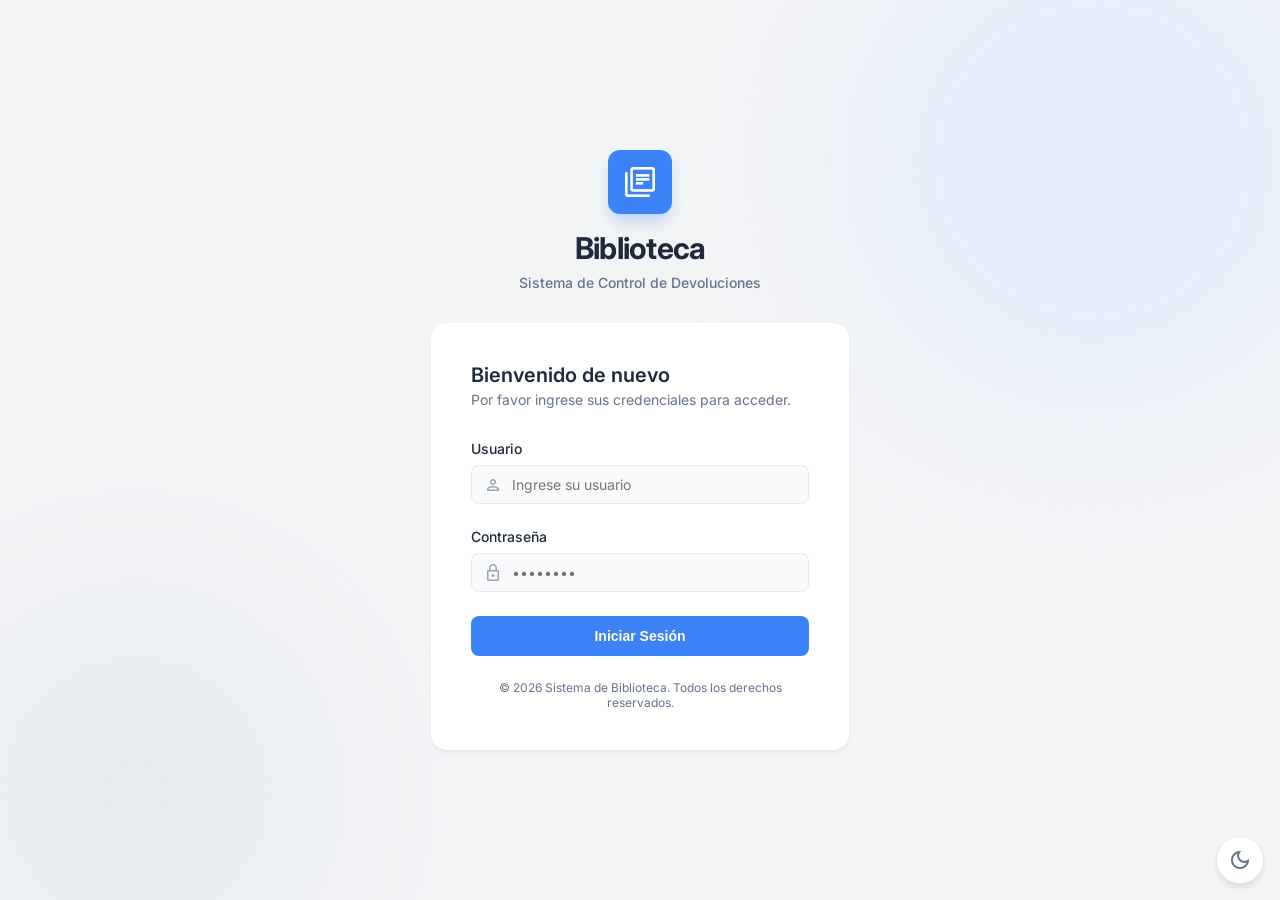
==== login.html @ bb8d1819 "Small fixess" ====
<!DOCTYPE html>
<html lang="es">
<head>
    <meta charset="UTF-8">
    <meta name="viewport" content="width=device-width, initial-scale=1.0">
    <title>Iniciar Sesión - Sistema de Control de Biblioteca</title>
    <link href="https://fonts.googleapis.com/css2?family=Inter:wght@300;400;500;600;700&display=swap" rel="stylesheet"/>
    <link href="https://fonts.googleapis.com/css2?family=Material+Symbols+Outlined:wght,FILL@100..700,0..1&display=swap" rel="stylesheet"/>
    
    <link rel="stylesheet" href="/login.css">
</head>
<body>
    <div class="main-container">
        <div class="login-wrapper">
            
            <div class="header-section">
                <div class="logo-box">
                    <span class="material-symbols-outlined logo-icon">library_books</span>
                </div>
                <h1>Biblioteca</h1>
                <p class="subtitle">Sistema de Control de Devoluciones</p>
            </div>

            <div class="login-card">
                <div class="card-header">
                    <h2>Bienvenido de nuevo</h2>
                    <p>Por favor ingrese sus credenciales para acceder.</p>
                </div>
                
                <!-- Error/Success Messages -->
                <div id="error-message" class="message error-message" style="display: none;"></div>
                <div id="success-message" class="message success-message" style="display: none;"></div>
                
                <!-- FIXED: Changed action to # and added id for JavaScript -->
                <form id="loginForm" class="login-form">
                    <div class="form-group">
                        <label for="username">Usuario</label>
                        <div class="input-wrapper">
                            <span class="material-symbols-outlined input-icon">person</span>
                            <input type="text" id="username" name="username" placeholder="Ingrese su usuario" required>
                        </div>
                    </div>

                    <div class="form-group">
                        <label for="password">Contraseña</label>
                        <div class="input-wrapper">
                            <span class="material-symbols-outlined input-icon">lock</span>
                            <input type="password" id="password" name="password" placeholder="••••••••" required>
                        </div>
                    </div>

                    <div class="form-actions">
                        <button type="submit" class="btn-primary" id="loginBtn">
                            <span class="btn-text">Iniciar Sesión</span>
                            <span class="btn-loading" style="display: none;">Cargando...</span>
                        </button>
                    </div>
                </form>

                <div class="card-footer">
                    <p>© 2026 Sistema de Biblioteca. Todos los derechos reservados.</p>
                </div>
            </div>
        </div>

        <div class="background-blobs">
            <div class="blob blob-1"></div>
            <div class="blob blob-2"></div>
        </div>
    </div>

    <button id="theme-toggle" aria-label="Cambiar modo oscuro">
        <span class="material-symbols-outlined icon-sun">light_mode</span>
        <span class="material-symbols-outlined icon-moon">dark_mode</span>
    </button>

    <script>
        // Theme toggle
        const toggleBtn = document.getElementById('theme-toggle');
        const body = document.body;
        
        toggleBtn.addEventListener('click', () => {
            body.classList.toggle('dark-mode');
        });

        // LOGIN FORM HANDLER - THIS WAS MISSING!
        const loginForm = document.getElementById('loginForm');
        const loginBtn = document.getElementById('loginBtn');
        const btnText = loginBtn.querySelector('.btn-text');
        const btnLoading = loginBtn.querySelector('.btn-loading');
        const errorMsg = document.getElementById('error-message');
        const successMsg = document.getElementById('success-message');

        loginForm.addEventListener('submit', async (e) => {
            e.preventDefault(); // Prevent default form submission
            
            console.log('Form submitted'); // Debug
            
            // Clear previous messages
            errorMsg.style.display = 'none';
            successMsg.style.display = 'none';
            
            // Show loading state
            loginBtn.disabled = true;
            btnText.style.display = 'none';
            btnLoading.style.display = 'inline';
            
            // Get form data
            const formData = new FormData(loginForm);
            
            console.log('Sending to: /biblioteca/api/login.php'); // Debug
            
            try {
                const response = await fetch('/biblioteca/api/login.php', {
                    method: 'POST',
                    body: formData
                });
                
                console.log('Response status:', response.status); // Debug
                
                const data = await response.json();
                console.log('Response data:', data); // Debug
                
                if (data.success) {
                    // Show success message
                    successMsg.textContent = data.message;
                    successMsg.style.display = 'block';
                    
                    // Redirect after 1 second
                    setTimeout(() => {
                        window.location.href = data.redirect || '/index.html';
                    }, 1000);
                } else {
                    // Show error message
                    errorMsg.textContent = data.message;
                    errorMsg.style.display = 'block';
                    
                    // Reset button
                    loginBtn.disabled = false;
                    btnText.style.display = 'inline';
                    btnLoading.style.display = 'none';
                }
            } catch (error) {
                console.error('Login error:', error);
                errorMsg.textContent = 'Error de conexión. Por favor intente nuevamente.';
                errorMsg.style.display = 'block';
                
                // Reset button
                loginBtn.disabled = false;
                btnText.style.display = 'inline';
                btnLoading.style.display = 'none';
            }
        });
    </script>
</body>
</html>
---- login.css ----
/* --- Variables y Reset --- */
:root {
    /* Colores Modo Claro (Por defecto) */
    --bg-color: #f3f4f6;
    --text-main: #1e293b;
    --text-sub: #64748b;
    
    --card-bg: #ffffff;
    --card-shadow: 0 4px 6px -1px rgba(0, 0, 0, 0.05), 0 2px 4px -1px rgba(0, 0, 0, 0.03);
    --card-border: transparent;
    
    --primary: #3b82f6;
    --primary-dark: #2563eb;
    --primary-glow: rgba(59, 130, 246, 0.3);
    
    --input-bg: #f9fafb;
    --input-border: #e5e7eb;
    --input-icon: #9ca3af;
    
    --blob-1: #dbeafe; /* blue-100 */
    --blob-2: #e2e8f0; /* slate-200 */
}

/* Redefinición de variables para Modo Oscuro */
body.dark-mode {
    --bg-color: #0f172a;
    --text-main: #f8fafc;
    --text-sub: #94a3b8;
    
    --card-bg: #1e293b;
    --card-shadow: none;
    --card-border: 1px solid #334155;
    
    --input-bg: #1e293b; /* slate-800 */
    --input-border: #475569;
    --input-icon: #64748b;

    --blob-1: rgba(30, 58, 138, 0.4); /* blue-900 con opacidad */
    --blob-2: rgba(30, 41, 59, 0.4); /* slate-800 con opacidad */
}

* {
    box-sizing: border-box;
    margin: 0;
    padding: 0;
}

body {
    font-family: 'Inter', sans-serif;
    background-color: var(--bg-color);
    color: var(--text-main);
    min-height: 100vh;
    display: flex;
    justify-content: center;
    align-items: center;
    transition: background-color 0.3s, color 0.3s;
    overflow: hidden; /* Para evitar scroll por los blobs */
}

/* --- Layout Principal --- */
.main-container {
    width: 100%;
    max-width: 450px;
    padding: 1rem;
    position: relative;
    z-index: 10;
}

.login-wrapper {
    width: 100%;
}

/* --- Encabezado --- */
.header-section {
    text-align: center;
    margin-bottom: 2rem;
}

.logo-box {
    display: inline-flex;
    align-items: center;
    justify-content: center;
    width: 64px;
    height: 64px;
    background-color: var(--primary);
    color: white;
    border-radius: 12px;
    margin-bottom: 1rem;
    box-shadow: 0 10px 15px -3px var(--primary-glow);
}

.logo-icon {
    font-size: 36px !important;
}

.header-section h1 {
    font-size: 1.875rem;
    font-weight: 700;
    margin-bottom: 0.5rem;
    letter-spacing: -0.025em;
}

.subtitle {
    color: var(--text-sub);
    font-size: 0.875rem;
    font-weight: 500;
}

/* --- Tarjeta --- */
.login-card {
    background-color: var(--card-bg);
    border-radius: 1rem;
    padding: 2.5rem;
    box-shadow: var(--card-shadow);
    border: var(--card-border);
    transition: background-color 0.3s, border-color 0.3s;
}

.card-header {
    margin-bottom: 2rem;
}

.card-header h2 {
    font-size: 1.25rem;
    font-weight: 600;
    margin-bottom: 0.25rem;
}

.card-header p {
    color: var(--text-sub);
    font-size: 0.875rem;
}

/* --- Formulario --- */
.form-group {
    margin-bottom: 1.5rem;
}

.form-group label {
    display: block;
    font-size: 0.875rem;
    font-weight: 500;
    margin-bottom: 0.5rem;
}

.input-wrapper {
    position: relative;
}

.input-icon {
    position: absolute;
    left: 0.75rem;
    top: 50%;
    transform: translateY(-50%);
    color: var(--input-icon);
    font-size: 20px !important;
    pointer-events: none;
}

.input-wrapper input {
    width: 100%;
    padding: 0.625rem 0.75rem 0.625rem 2.5rem; /* Left padding space for icon */
    background-color: var(--input-bg);
    border: 1px solid var(--input-border);
    border-radius: 0.5rem;
    color: var(--text-main);
    font-size: 0.875rem;
    outline: none;
    transition: border-color 0.2s, box-shadow 0.2s;
    font-family: inherit;
}

.input-wrapper input:focus {
    border-color: var(--primary);
    box-shadow: 0 0 0 2px var(--primary-glow);
}

.btn-primary {
    width: 100%;
    padding: 0.75rem 1rem;
    background-color: var(--primary);
    color: white;
    border: none;
    border-radius: 0.5rem;
    font-weight: 600;
    font-size: 0.875rem;
    cursor: pointer;
    transition: background-color 0.2s, transform 0.1s;
}

.btn-primary:hover {
    background-color: var(--primary-dark);
}

.btn-primary:active {
    transform: scale(0.98);
}

.card-footer {
    margin-top: 1.5rem;
    text-align: center;
}

.card-footer p {
    font-size: 0.75rem;
    color: var(--text-sub);
}

/* --- Fondos Difuminados (Blobs) --- */
.background-blobs {
    position: fixed;
    top: 0;
    left: 0;
    width: 100%;
    height: 100%;
    z-index: -1;
    pointer-events: none;
    overflow: hidden;
}

.blob {
    position: absolute;
    border-radius: 50%;
    filter: blur(80px);
    opacity: 0.6;
    transition: background-color 0.3s;
}

.blob-1 {
    top: -10%;
    right: -5%;
    width: 500px;
    height: 500px;
    background-color: var(--blob-1);
}

.blob-2 {
    bottom: -10%;
    left: -5%;
    width: 400px;
    height: 400px;
    background-color: var(--blob-2);
}

/* --- Toggle Button --- */
#theme-toggle {
    position: fixed;
    bottom: 1rem;
    right: 1rem;
    width: 48px;
    height: 48px;
    border-radius: 50%;
    background-color: var(--card-bg);
    border: 1px solid var(--input-border);
    box-shadow: 0 4px 6px -1px rgba(0, 0, 0, 0.1);
    cursor: pointer;
    display: flex;
    align-items: center;
    justify-content: center;
    color: var(--text-sub);
    transition: color 0.3s, background-color 0.3s;
    z-index: 50;
}

#theme-toggle:hover {
    color: var(--primary);
}

/* Lógica para mostrar/ocultar iconos del toggle */
.icon-sun, .icon-moon {
    font-size: 24px !important;
}

/* Por defecto (Modo Claro): Ocultar luna, mostrar sol (o viceversa según preferencia) */
/* En este diseño: Sol visible en dark mode, Luna visible en light mode */
.icon-sun { display: none; }
.icon-moon { display: block; }

body.dark-mode .icon-sun { display: block; }
body.dark-mode .icon-moon { display: none; }
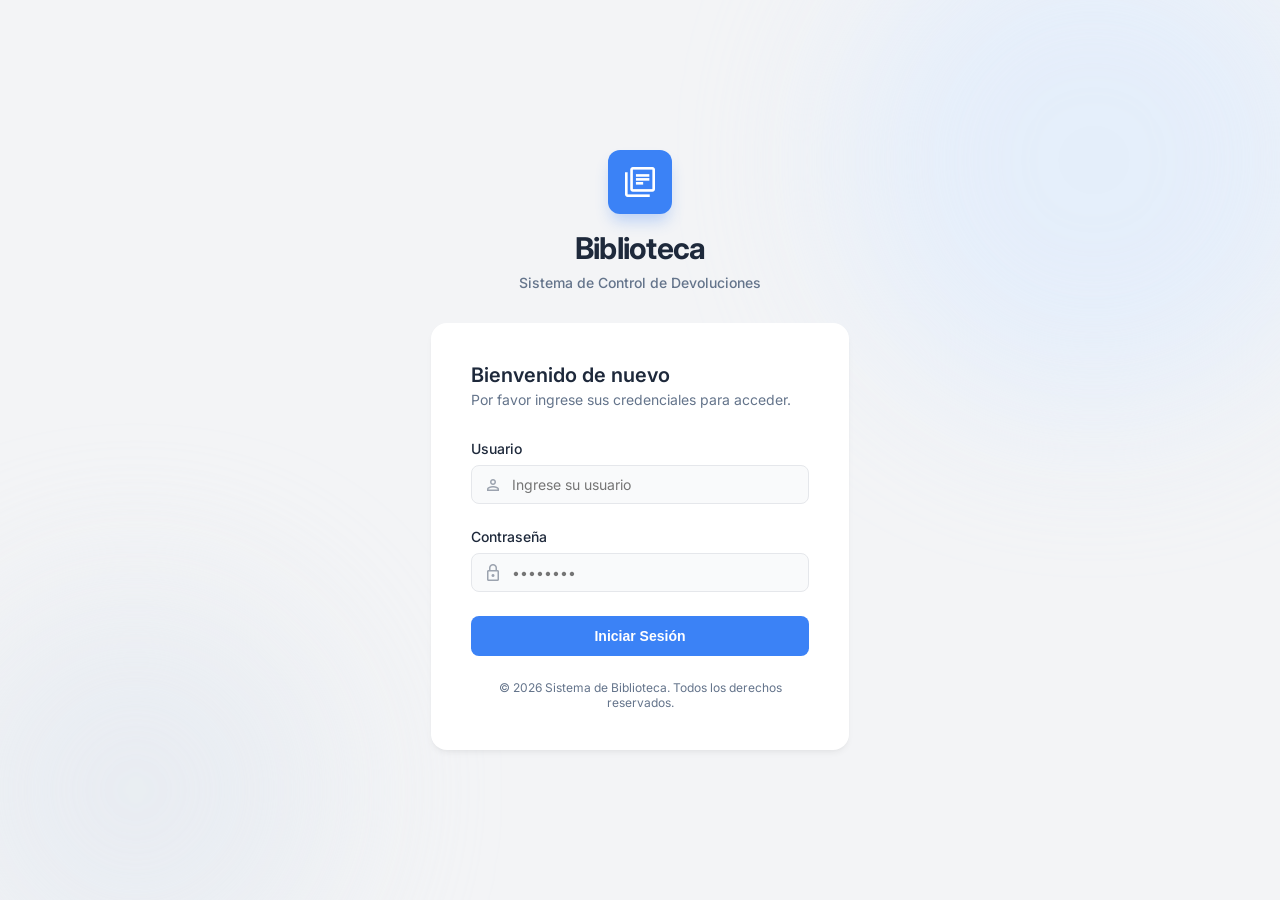
==== commit 1ff1a03f: "Se removio el Dark-mode del login.html" ====
--- a/login.html
+++ b/login.html
@@ -4,8 +4,8 @@
     <meta charset="UTF-8">
     <meta name="viewport" content="width=device-width, initial-scale=1.0">
     <title>Iniciar Sesión - Sistema de Control de Biblioteca</title>
-    <link href="https://fonts.googleapis.com/css2?family=Inter:wght@300;400;500;600;700&display=swap" rel="stylesheet"/>
-    <link href="https://fonts.googleapis.com/css2?family=Material+Symbols+Outlined:wght,FILL@100..700,0..1&display=swap" rel="stylesheet"/>
+    <link href="https://fonts.googleapis.com/css2?family=Inter:wght@300;400;500;600;700&display=block" rel="stylesheet"/>
+    <link href="https://fonts.googleapis.com/css2?family=Material+Symbols+Outlined:wght,FILL@100..700,0..1&display=block" rel="stylesheet"/>
     
     <link rel="stylesheet" href="/login.css">
 </head>
@@ -26,10 +26,6 @@
                     <h2>Bienvenido de nuevo</h2>
                     <p>Por favor ingrese sus credenciales para acceder.</p>
                 </div>
-                
-                <!-- Error/Success Messages -->
-                <div id="error-message" class="message error-message" style="display: none;"></div>
-                <div id="success-message" class="message success-message" style="display: none;"></div>
                 
                 <!-- FIXED: Changed action to # and added id for JavaScript -->
                 <form id="loginForm" class="login-form">
@@ -69,36 +65,33 @@
         </div>
     </div>
 
-    <button id="theme-toggle" aria-label="Cambiar modo oscuro">
-        <span class="material-symbols-outlined icon-sun">light_mode</span>
-        <span class="material-symbols-outlined icon-moon">dark_mode</span>
-    </button>
+    
 
     <script>
-        // Theme toggle
-        const toggleBtn = document.getElementById('theme-toggle');
-        const body = document.body;
         
-        toggleBtn.addEventListener('click', () => {
-            body.classList.toggle('dark-mode');
-        });
+
+        function showToast(message, type = 'success') {
+            const container = document.getElementById('toast-container');
+            const toast = document.createElement('div');
+            toast.className = `toast ${type}`;
+            toast.innerHTML = `<span>${message}</span>`;
+            container.appendChild(toast);
+            setTimeout(() => {
+                toast.classList.add('hide');
+                toast.addEventListener('animationend', () => toast.remove());
+            }, 4000);
+        }
 
         // LOGIN FORM HANDLER - THIS WAS MISSING!
         const loginForm = document.getElementById('loginForm');
         const loginBtn = document.getElementById('loginBtn');
         const btnText = loginBtn.querySelector('.btn-text');
         const btnLoading = loginBtn.querySelector('.btn-loading');
-        const errorMsg = document.getElementById('error-message');
-        const successMsg = document.getElementById('success-message');
 
         loginForm.addEventListener('submit', async (e) => {
             e.preventDefault(); // Prevent default form submission
             
             console.log('Form submitted'); // Debug
-            
-            // Clear previous messages
-            errorMsg.style.display = 'none';
-            successMsg.style.display = 'none';
             
             // Show loading state
             loginBtn.disabled = true;
@@ -122,35 +115,29 @@
                 console.log('Response data:', data); // Debug
                 
                 if (data.success) {
-                    // Show success message
-                    successMsg.textContent = data.message;
-                    successMsg.style.display = 'block';
-                    
-                    // Redirect after 1 second
+                    showToast(data.message, 'success');
                     setTimeout(() => {
                         window.location.href = data.redirect || '/index.html';
-                    }, 1000);
+                    }, 1500);
                 } else {
-                    // Show error message
-                    errorMsg.textContent = data.message;
-                    errorMsg.style.display = 'block';
-                    
-                    // Reset button
+                    showToast(data.message, 'error');
                     loginBtn.disabled = false;
                     btnText.style.display = 'inline';
                     btnLoading.style.display = 'none';
                 }
             } catch (error) {
                 console.error('Login error:', error);
-                errorMsg.textContent = 'Error de conexión. Por favor intente nuevamente.';
-                errorMsg.style.display = 'block';
+                showToast('Error de conexión. Por favor intente nuevamente.', 'error');
                 
-                // Reset button
+                // Reset Button
                 loginBtn.disabled = false;
                 btnText.style.display = 'inline';
                 btnLoading.style.display = 'none';
             }
         });
     </script>
+
+    <!-- Notificaciones Toast -->
+    <div class="toast-container" id="toast-container"></div>
 </body>
 </html>
--- a/login.css
+++ b/login.css
@@ -277,4 +277,53 @@
 .icon-moon { display: block; }
 
 body.dark-mode .icon-sun { display: block; }
-body.dark-mode .icon-moon { display: none; }+body.dark-mode .icon-moon { display: none; }
+
+/* Notificaciones Toast */
+.toast-container {
+    position: fixed;
+    bottom: 24px;
+    right: 24px;
+    z-index: 9999;
+    display: flex;
+    flex-direction: column;
+    gap: 8px;
+}
+
+.toast {
+    background: white;
+    border-radius: 10px;
+    padding: 16px 20px;
+    box-shadow: 0 10px 25px rgba(0, 0, 0, 0.15);
+    display: flex;
+    align-items: center;
+    gap: 12px;
+    min-width: 300px;
+    max-width: 400px;
+    animation: toastSlideIn 0.3s ease-out;
+    border-left: 4px solid #10b981;
+}
+
+.toast.error {
+    border-left-color: #ef4444;
+}
+
+.toast span {
+    font-size: 14px;
+    color: #1e293b;
+    line-height: 1.4;
+}
+
+.toast.hide {
+    animation: toastSlideOut 0.3s ease-in forwards;
+}
+
+@keyframes toastSlideIn {
+    from { opacity: 0; transform: translateX(100%); }
+    to { opacity: 1; transform: translateX(0); }
+}
+
+@keyframes toastSlideOut {
+    from { opacity: 1; transform: translateX(0); }
+    to { opacity: 0; transform: translateX(100%); }
+}
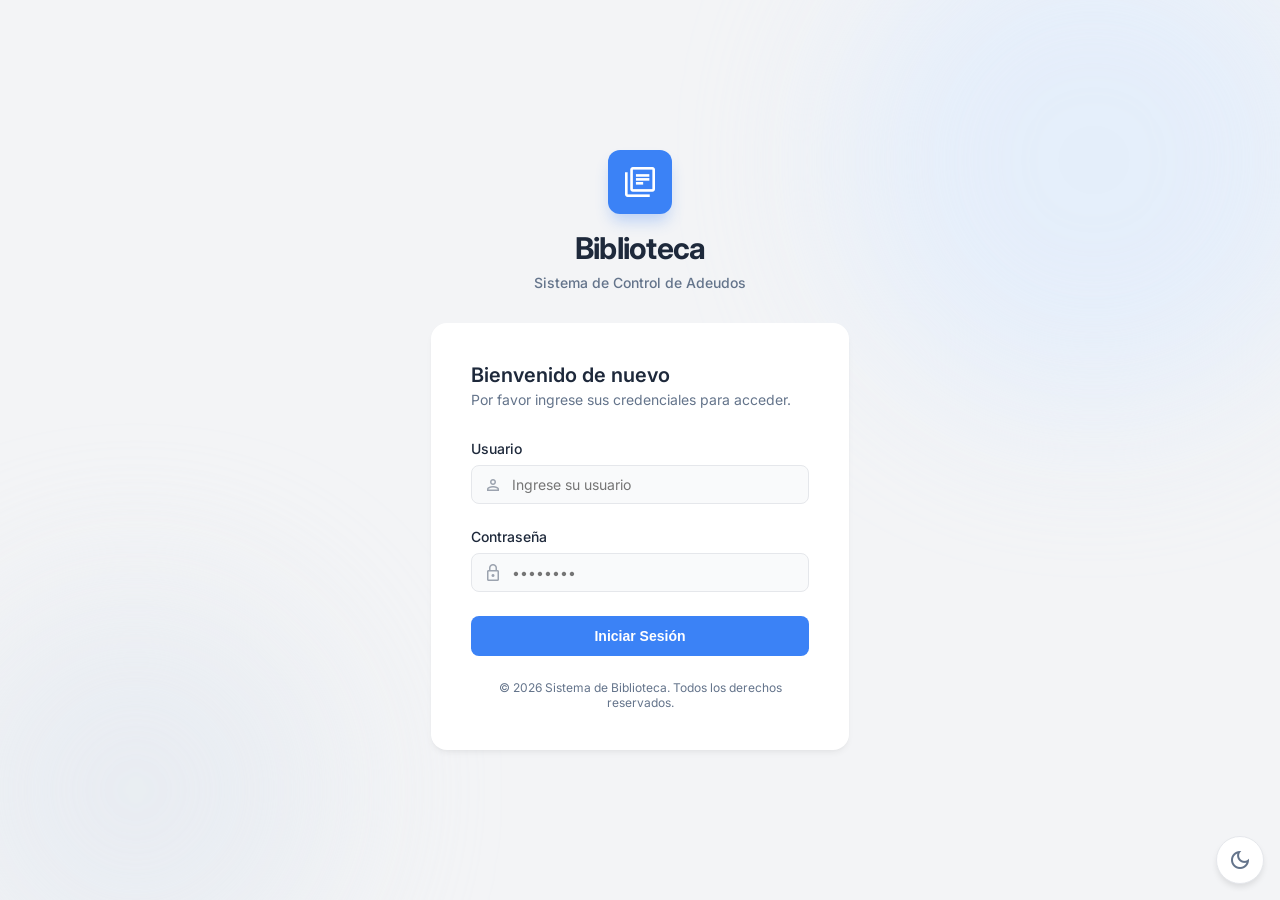
==== commit 9e8fefe7: "Arreglar la consistencia del nombre del proyecto" ====
--- a/login.html
+++ b/login.html
@@ -3,7 +3,7 @@
 <head>
     <meta charset="UTF-8">
     <meta name="viewport" content="width=device-width, initial-scale=1.0">
-    <title>Iniciar Sesión - Sistema de Control de Biblioteca</title>
+    <title>Iniciar Sesión - Sistema de Control de Adeudos</title>
     <link href="https://fonts.googleapis.com/css2?family=Inter:wght@300;400;500;600;700&display=block" rel="stylesheet"/>
     <link href="https://fonts.googleapis.com/css2?family=Material+Symbols+Outlined:wght,FILL@100..700,0..1&display=block" rel="stylesheet"/>
     
@@ -18,7 +18,7 @@
                     <span class="material-symbols-outlined logo-icon">library_books</span>
                 </div>
                 <h1>Biblioteca</h1>
-                <p class="subtitle">Sistema de Control de Devoluciones</p>
+                <p class="subtitle">Sistema de Control de Adeudos</p>
             </div>
 
             <div class="login-card">
@@ -65,10 +65,19 @@
         </div>
     </div>
 
-    
+    <button id="theme-toggle" aria-label="Cambiar modo oscuro">
+        <span class="material-symbols-outlined icon-sun">light_mode</span>
+        <span class="material-symbols-outlined icon-moon">dark_mode</span>
+    </button>
 
     <script>
+        // Theme toggle
+        const toggleBtn = document.getElementById('theme-toggle');
+        const body = document.body;
         
+        toggleBtn.addEventListener('click', () => {
+            body.classList.toggle('dark-mode');
+        });
 
         function showToast(message, type = 'success') {
             const container = document.getElementById('toast-container');
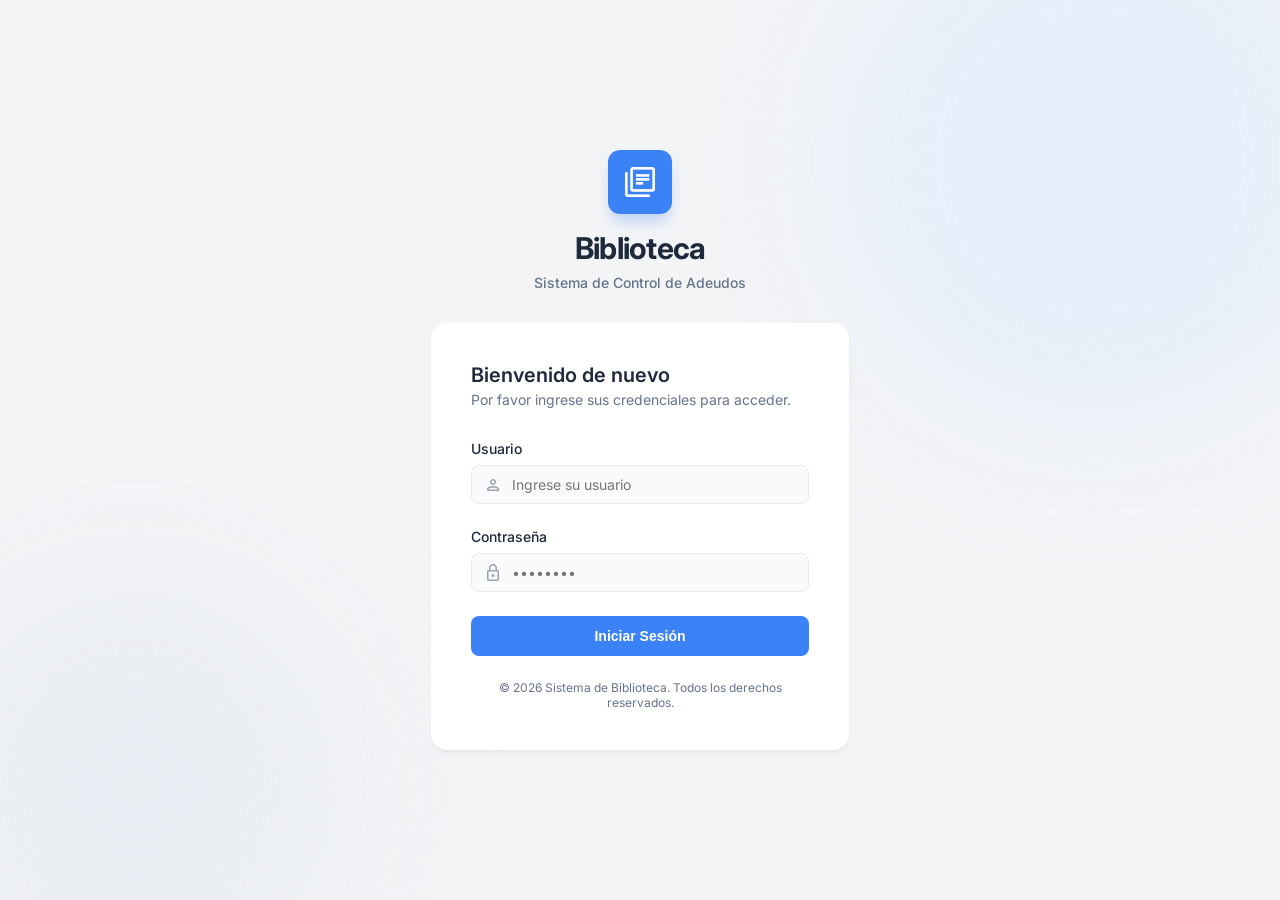
==== commit 0c707169: "Merge branch 'master' of https://github.com/S22007412/usbi" ====
--- a/login.html
+++ b/login.html
@@ -65,19 +65,10 @@
         </div>
     </div>
 
-    <button id="theme-toggle" aria-label="Cambiar modo oscuro">
-        <span class="material-symbols-outlined icon-sun">light_mode</span>
-        <span class="material-symbols-outlined icon-moon">dark_mode</span>
-    </button>
+    
 
     <script>
-        // Theme toggle
-        const toggleBtn = document.getElementById('theme-toggle');
-        const body = document.body;
         
-        toggleBtn.addEventListener('click', () => {
-            body.classList.toggle('dark-mode');
-        });
 
         function showToast(message, type = 'success') {
             const container = document.getElementById('toast-container');
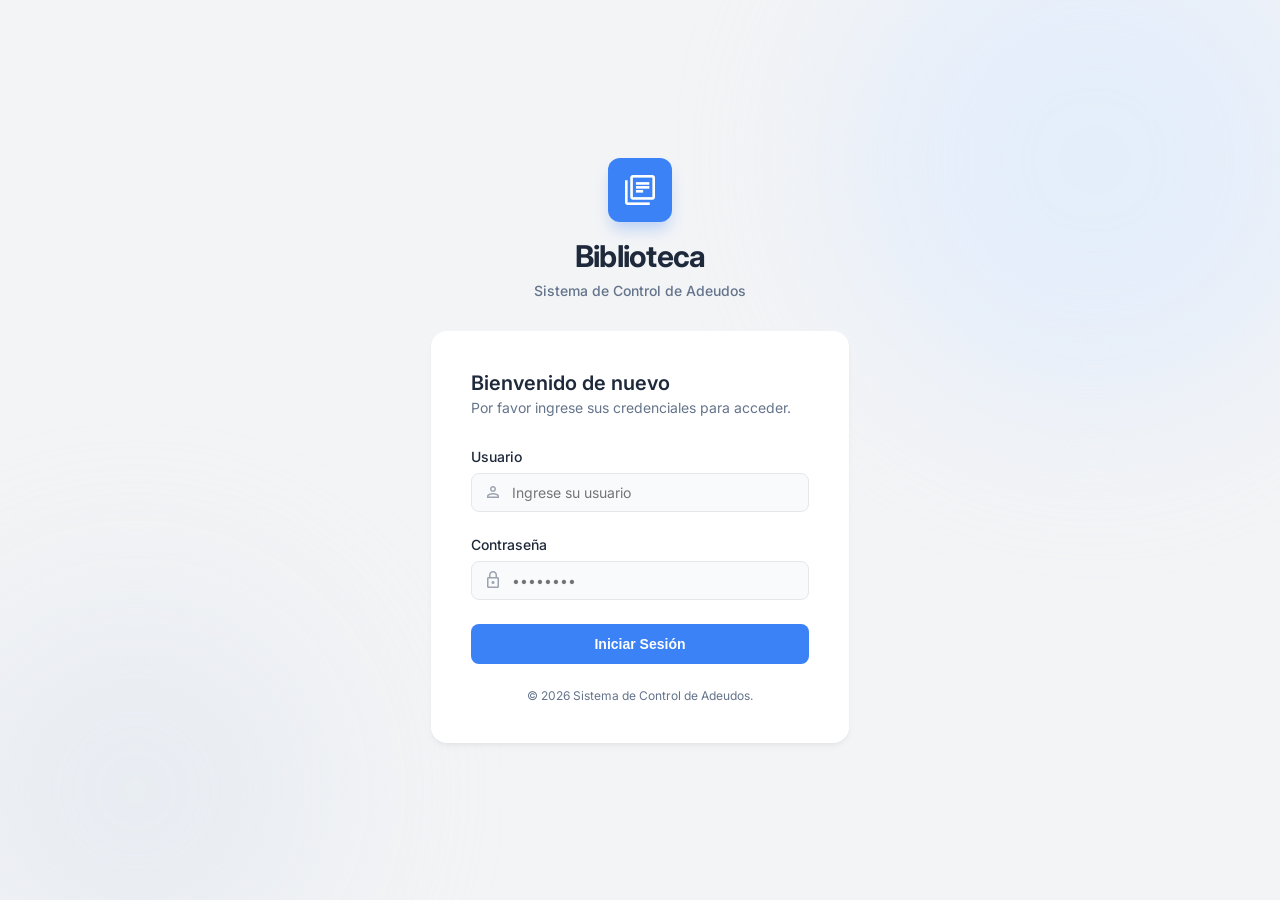
==== commit 963daca1: "Arreglar la consistencia del nombre del proyecto" ====
--- a/login.html
+++ b/login.html
@@ -54,7 +54,7 @@
                 </form>
 
                 <div class="card-footer">
-                    <p>© 2026 Sistema de Biblioteca. Todos los derechos reservados.</p>
+                    <p>© 2026 Sistema de Control de Adeudos.</p>
                 </div>
             </div>
         </div>
